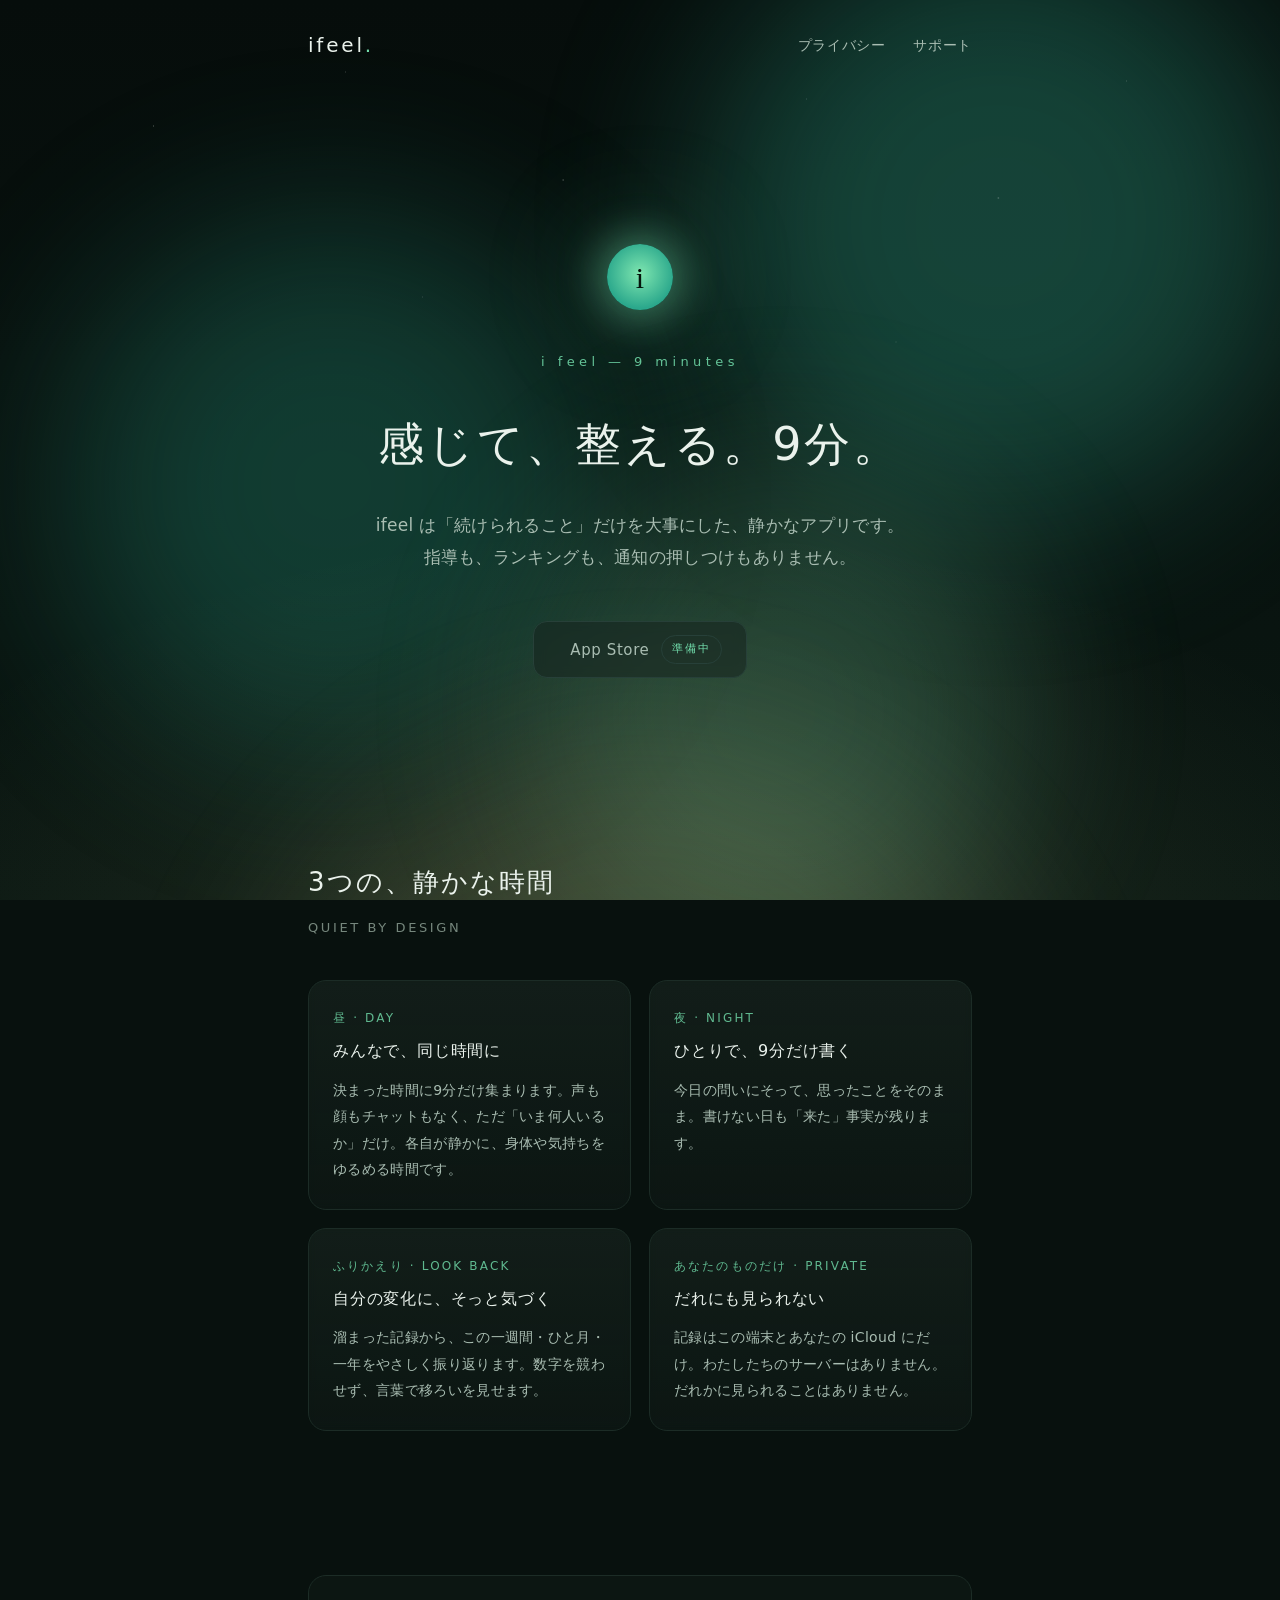
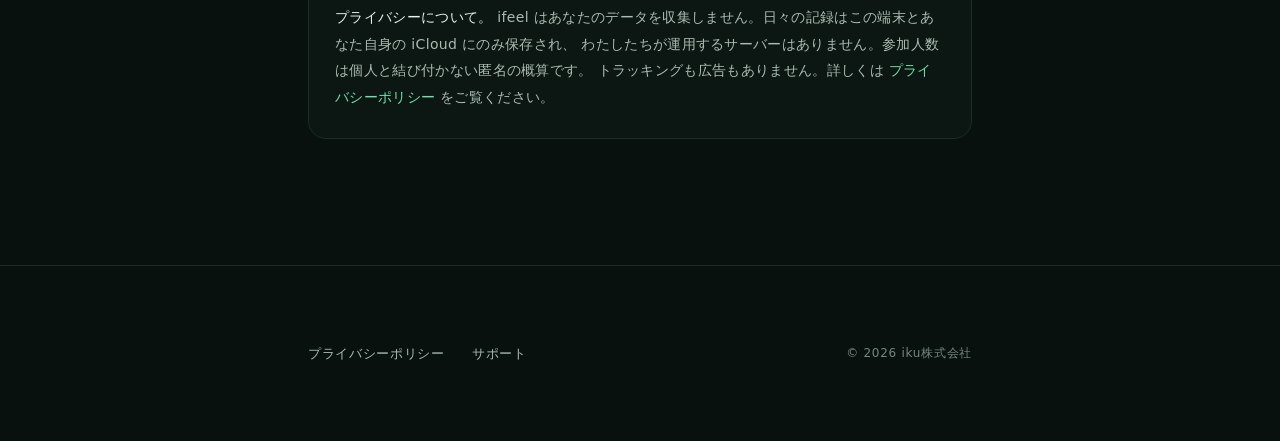
==== index.html @ 0c8ad656 "site: ifeel LP + privacy + support (App Store URLs)" ====
<!DOCTYPE html>
<html lang="ja">
<head>
<meta charset="utf-8">
<meta name="viewport" content="width=device-width, initial-scale=1">
<title>ifeel — 感じて、整える。9分。</title>
<meta name="description" content="ifeel は「続けられること」だけを大事にした、静かなセルフチェックインのアプリです。1日9分、感じて、書いて、自分の変化にそっと気づく。">
<link rel="stylesheet" href="styles.css">
</head>
<body>
<div class="sky" aria-hidden="true">
  <div class="blob b1"></div>
  <div class="blob b2"></div>
  <div class="blob b3"></div>
  <div class="blob b4"></div>
</div>
<div class="stars" aria-hidden="true"></div>

<header class="site">
  <div class="wrap">
    <a class="brand" href="index.html">ifeel<span class="dot">.</span></a>
    <nav class="site">
      <a href="privacy.html">プライバシー</a>
      <a href="support.html">サポート</a>
    </nav>
  </div>
</header>

<main>
  <section class="hero">
    <div class="wrap">
      <div class="glowmark" aria-hidden="true"></div>
      <p class="eyebrow">i feel — 9 minutes</p>
      <h1>感じて、整える。9分。</h1>
      <p class="lead">
        ifeel は「続けられること」だけを大事にした、静かなアプリです。<br>
        指導も、ランキングも、通知の押しつけもありません。
      </p>

      <div class="store">
        <div class="badge-soon" role="text" aria-label="App Store 準備中">
          <span class="apple"></span>
          <span>App Store</span>
          <span class="pill">準備中</span>
        </div>
      </div>
    </div>
  </section>

  <section class="block">
    <div class="wrap">
      <h2>3つの、静かな時間</h2>
      <p class="sub">QUIET BY DESIGN</p>
      <div class="features">
        <div class="card">
          <h3><span class="k">昼 · DAY</span>みんなで、同じ時間に</h3>
          <p>決まった時間に9分だけ集まります。声も顔もチャットもなく、ただ「いま何人いるか」だけ。各自が静かに、身体や気持ちをゆるめる時間です。</p>
        </div>
        <div class="card">
          <h3><span class="k">夜 · NIGHT</span>ひとりで、9分だけ書く</h3>
          <p>今日の問いにそって、思ったことをそのまま。書けない日も「来た」事実が残ります。</p>
        </div>
        <div class="card">
          <h3><span class="k">ふりかえり · LOOK BACK</span>自分の変化に、そっと気づく</h3>
          <p>溜まった記録から、この一週間・ひと月・一年をやさしく振り返ります。数字を競わせず、言葉で移ろいを見せます。</p>
        </div>
        <div class="card">
          <h3><span class="k">あなたのものだけ · PRIVATE</span>だれにも見られない</h3>
          <p>記録はこの端末とあなたの iCloud にだけ。わたしたちのサーバーはありません。だれかに見られることはありません。</p>
        </div>
      </div>
    </div>
  </section>

  <section class="block">
    <div class="wrap">
      <div class="note">
        <strong>プライバシーについて。</strong>
        ifeel はあなたのデータを収集しません。日々の記録はこの端末とあなた自身の iCloud にのみ保存され、
        わたしたちが運用するサーバーはありません。参加人数は個人と結び付かない匿名の概算です。
        トラッキングも広告もありません。詳しくは <a href="privacy.html" style="color:var(--accent);text-decoration:none;">プライバシーポリシー</a> をご覧ください。
      </div>
    </div>
  </section>
</main>

<footer class="site">
  <div class="wrap">
    <div class="links">
      <a href="privacy.html">プライバシーポリシー</a>
      <a href="support.html">サポート</a>
    </div>
    <div class="copy">© 2026 iku株式会社</div>
  </div>
</footer>
</body>
</html>
---- styles.css ----
/* ifeel — landing / support / privacy
   Palette mirrors apple/ifeel/Theme/AppColors.swift
   deep green night + luminous jade-mint, aurora smoke drifting like incense. */

:root {
  --bg:            #08110E;
  --surface:       #14201C;
  --surface-2:     #1C2A24;
  --text:          #EAF2EC;
  --text-2:        #A9BDB2;
  --text-faint:    #76877D;
  --outline:       #274039;
  --outline-faint: #1C2C26;
  --accent:        #74E0AE;
  --on-accent:     #05140C;
  --aurora-teal:   #2BA88C;
  --aurora-mint:   #7FE6B0;
  --aurora-violet: #39C9A8;
  --pale-yellow:   #EDEA9E;
  --maxw: 720px;
}

* { box-sizing: border-box; }

html { -webkit-text-size-adjust: 100%; }

body {
  margin: 0;
  background: var(--bg);
  color: var(--text);
  font-family: -apple-system, BlinkMacSystemFont, "Hiragino Kaku Gothic ProN",
               "Hiragino Sans", "Yu Gothic", "Noto Sans JP", system-ui, sans-serif;
  font-weight: 300;
  line-height: 1.9;
  letter-spacing: 0.02em;
  -webkit-font-smoothing: antialiased;
  text-rendering: optimizeLegibility;
  min-height: 100vh;
  position: relative;
  overflow-x: hidden;
}

/* ---- aurora night background ---- */
.sky {
  position: fixed;
  inset: 0;
  z-index: -2;
  overflow: hidden;
  background:
    radial-gradient(120% 90% at 50% 108%, rgba(237,234,158,0.10), transparent 55%),
    linear-gradient(180deg, #060D0B 0%, #08110E 40%, #0A1712 100%);
}
.blob {
  position: absolute;
  border-radius: 50%;
  filter: blur(90px);
  opacity: 0.28;
  will-change: transform;
}
.blob.b1 { width: 46vmax; height: 46vmax; left: 55%;  top: -8%;  background: var(--aurora-violet); animation: drift1 19s ease-in-out infinite; }
.blob.b2 { width: 42vmax; height: 42vmax; left: 5%;   top: 24%;  background: var(--aurora-teal);   animation: drift2 23s ease-in-out infinite; }
.blob.b3 { width: 38vmax; height: 38vmax; left: 42%;  top: 52%;  background: var(--aurora-mint);   opacity: 0.22; animation: drift3 17s ease-in-out infinite; }
.blob.b4 { width: 60vmax; height: 60vmax; left: 20%;  top: 82%;  background: var(--pale-yellow);   opacity: 0.14; animation: drift2 27s ease-in-out infinite; }

@keyframes drift1 { 0%,100% { transform: translate(0,0) scale(0.9); } 50% { transform: translate(-6vmax,5vmax) scale(1.15); } }
@keyframes drift2 { 0%,100% { transform: translate(0,0) scale(1.05); } 50% { transform: translate(7vmax,-4vmax) scale(0.85); } }
@keyframes drift3 { 0%,100% { transform: translate(0,0) scale(0.8); } 50% { transform: translate(-5vmax,-6vmax) scale(1.2); } }

.stars {
  position: fixed;
  inset: 0;
  z-index: -1;
  pointer-events: none;
  /* faint static stars, upper 70% */
  background-image:
    radial-gradient(1px 1px at 12% 14%, rgba(255,255,255,0.35), transparent),
    radial-gradient(1px 1px at 27% 8%,  rgba(255,255,255,0.22), transparent),
    radial-gradient(1.2px 1.2px at 44% 20%, rgba(255,255,255,0.30), transparent),
    radial-gradient(1px 1px at 63% 11%, rgba(255,255,255,0.18), transparent),
    radial-gradient(1.3px 1.3px at 78% 22%, rgba(255,255,255,0.28), transparent),
    radial-gradient(1px 1px at 88% 9%,  rgba(255,255,255,0.20), transparent),
    radial-gradient(1px 1px at 33% 33%, rgba(255,255,255,0.16), transparent),
    radial-gradient(1px 1px at 70% 38%, rgba(255,255,255,0.14), transparent);
}

@media (prefers-reduced-motion: reduce) {
  .blob { animation: none !important; }
}

/* ---- layout ---- */
.wrap {
  max-width: var(--maxw);
  margin: 0 auto;
  padding: 0 28px;
}

header.site {
  padding: 26px 0 0;
}
header.site .wrap {
  display: flex;
  align-items: center;
  justify-content: space-between;
}
.brand {
  font-size: 20px;
  letter-spacing: 0.14em;
  color: var(--text);
  text-decoration: none;
  font-weight: 400;
}
.brand .dot { color: var(--accent); }
nav.site a {
  color: var(--text-2);
  text-decoration: none;
  font-size: 14px;
  margin-left: 22px;
  letter-spacing: 0.05em;
  transition: color 0.3s ease;
}
nav.site a:hover { color: var(--accent); }

/* ---- hero ---- */
.hero {
  text-align: center;
  padding: 20vh 0 12vh;
}
.hero .eyebrow {
  color: var(--accent);
  font-size: 13px;
  letter-spacing: 0.34em;
  margin: 0 0 30px;
  text-transform: none;
  opacity: 0.85;
}
.hero h1 {
  font-weight: 300;
  font-size: clamp(30px, 6.6vw, 46px);
  line-height: 1.7;
  letter-spacing: 0.06em;
  margin: 0 0 26px;
  color: var(--text);
}
.hero p.lead {
  color: var(--text-2);
  font-size: clamp(15px, 2.6vw, 17px);
  max-width: 34em;
  margin: 0 auto;
}

/* soft moon glow behind the mark */
.glowmark {
  width: 66px; height: 66px;
  margin: 0 auto 40px;
  border-radius: 50%;
  background: radial-gradient(circle at 50% 45%, var(--aurora-mint), var(--aurora-teal) 70%);
  box-shadow: 0 0 42px 8px rgba(116,224,174,0.45), 0 0 120px 20px rgba(116,224,174,0.18);
  position: relative;
}
.glowmark::after {
  content: "i";
  position: absolute; inset: 0;
  display: grid; place-items: center;
  color: var(--on-accent);
  font-size: 30px; font-weight: 500;
  font-family: "Hiragino Mincho ProN", "Yu Mincho", Georgia, serif;
}

/* ---- store badge (coming soon) ---- */
.store {
  display: flex;
  flex-direction: column;
  align-items: center;
  gap: 14px;
  margin-top: 48px;
}
.badge-soon {
  display: inline-flex;
  align-items: center;
  gap: 12px;
  padding: 13px 24px;
  border: 1px solid var(--outline);
  border-radius: 14px;
  background: rgba(20,32,28,0.5);
  color: var(--text-2);
  backdrop-filter: blur(6px);
  -webkit-backdrop-filter: blur(6px);
  font-size: 15px;
  letter-spacing: 0.04em;
  cursor: default;
}
.badge-soon .apple { font-size: 20px; line-height: 1; }
.badge-soon .pill {
  font-size: 11px;
  letter-spacing: 0.16em;
  color: var(--accent);
  border: 1px solid var(--outline);
  border-radius: 999px;
  padding: 3px 10px;
}

/* ---- sections ---- */
section.block {
  padding: 8vh 0;
}
section.block h2 {
  font-weight: 300;
  font-size: clamp(20px, 4vw, 26px);
  letter-spacing: 0.08em;
  margin: 0 0 8px;
  color: var(--text);
}
section.block h2 + .sub {
  color: var(--text-faint);
  font-size: 13px;
  letter-spacing: 0.2em;
  margin: 0 0 40px;
}

.features {
  display: grid;
  gap: 18px;
}
@media (min-width: 620px) {
  .features { grid-template-columns: 1fr 1fr; }
}
.card {
  border: 1px solid var(--outline-faint);
  background: linear-gradient(180deg, rgba(28,42,36,0.5), rgba(20,32,28,0.35));
  border-radius: 18px;
  padding: 26px 24px;
  backdrop-filter: blur(4px);
  -webkit-backdrop-filter: blur(4px);
}
.card h3 {
  font-weight: 400;
  font-size: 16px;
  letter-spacing: 0.05em;
  margin: 0 0 10px;
  color: var(--text);
}
.card h3 .k {
  color: var(--accent);
  font-size: 12px;
  letter-spacing: 0.18em;
  display: block;
  margin-bottom: 6px;
  opacity: 0.8;
}
.card p {
  margin: 0;
  color: var(--text-2);
  font-size: 14px;
  line-height: 1.9;
}

/* quiet privacy note strip */
.note {
  border: 1px solid var(--outline-faint);
  border-radius: 18px;
  padding: 28px 26px;
  background: rgba(20,32,28,0.35);
  color: var(--text-2);
  font-size: 14px;
}
.note strong { color: var(--text); font-weight: 400; }

/* ---- article (privacy / support) ---- */
.article {
  padding: 12vh 0 6vh;
}
.article h1 {
  font-weight: 300;
  font-size: clamp(26px, 5vw, 34px);
  letter-spacing: 0.06em;
  margin: 0 0 10px;
}
.article .updated {
  color: var(--text-faint);
  font-size: 13px;
  letter-spacing: 0.08em;
  margin: 0 0 44px;
}
.article h2 {
  font-weight: 400;
  font-size: 18px;
  letter-spacing: 0.05em;
  color: var(--accent);
  margin: 44px 0 12px;
}
.article p, .article li {
  color: var(--text-2);
  font-size: 15px;
  line-height: 2.0;
}
.article ul { padding-left: 1.2em; }
.article li { margin-bottom: 8px; }
.article a { color: var(--accent); text-decoration: none; border-bottom: 1px solid rgba(116,224,174,0.3); }
.article a:hover { border-bottom-color: var(--accent); }
.article .contact {
  margin-top: 44px;
  padding: 24px 26px;
  border: 1px solid var(--outline-faint);
  border-radius: 16px;
  background: rgba(20,32,28,0.4);
}
.article .contact .mail {
  font-size: 18px;
  color: var(--text);
  letter-spacing: 0.04em;
}

/* ---- footer ---- */
footer.site {
  padding: 8vh 0 8vh;
  border-top: 1px solid var(--outline-faint);
  margin-top: 6vh;
}
footer.site .wrap {
  display: flex;
  flex-wrap: wrap;
  gap: 14px 26px;
  align-items: center;
  justify-content: space-between;
}
footer.site .links a {
  color: var(--text-2);
  text-decoration: none;
  font-size: 13px;
  letter-spacing: 0.05em;
  margin-right: 22px;
}
footer.site .links a:hover { color: var(--accent); }
footer.site .copy {
  color: var(--text-faint);
  font-size: 12px;
  letter-spacing: 0.06em;
}

.back {
  display: inline-block;
  margin-top: 8px;
  color: var(--text-2);
  text-decoration: none;
  font-size: 14px;
  letter-spacing: 0.05em;
}
.back:hover { color: var(--accent); }
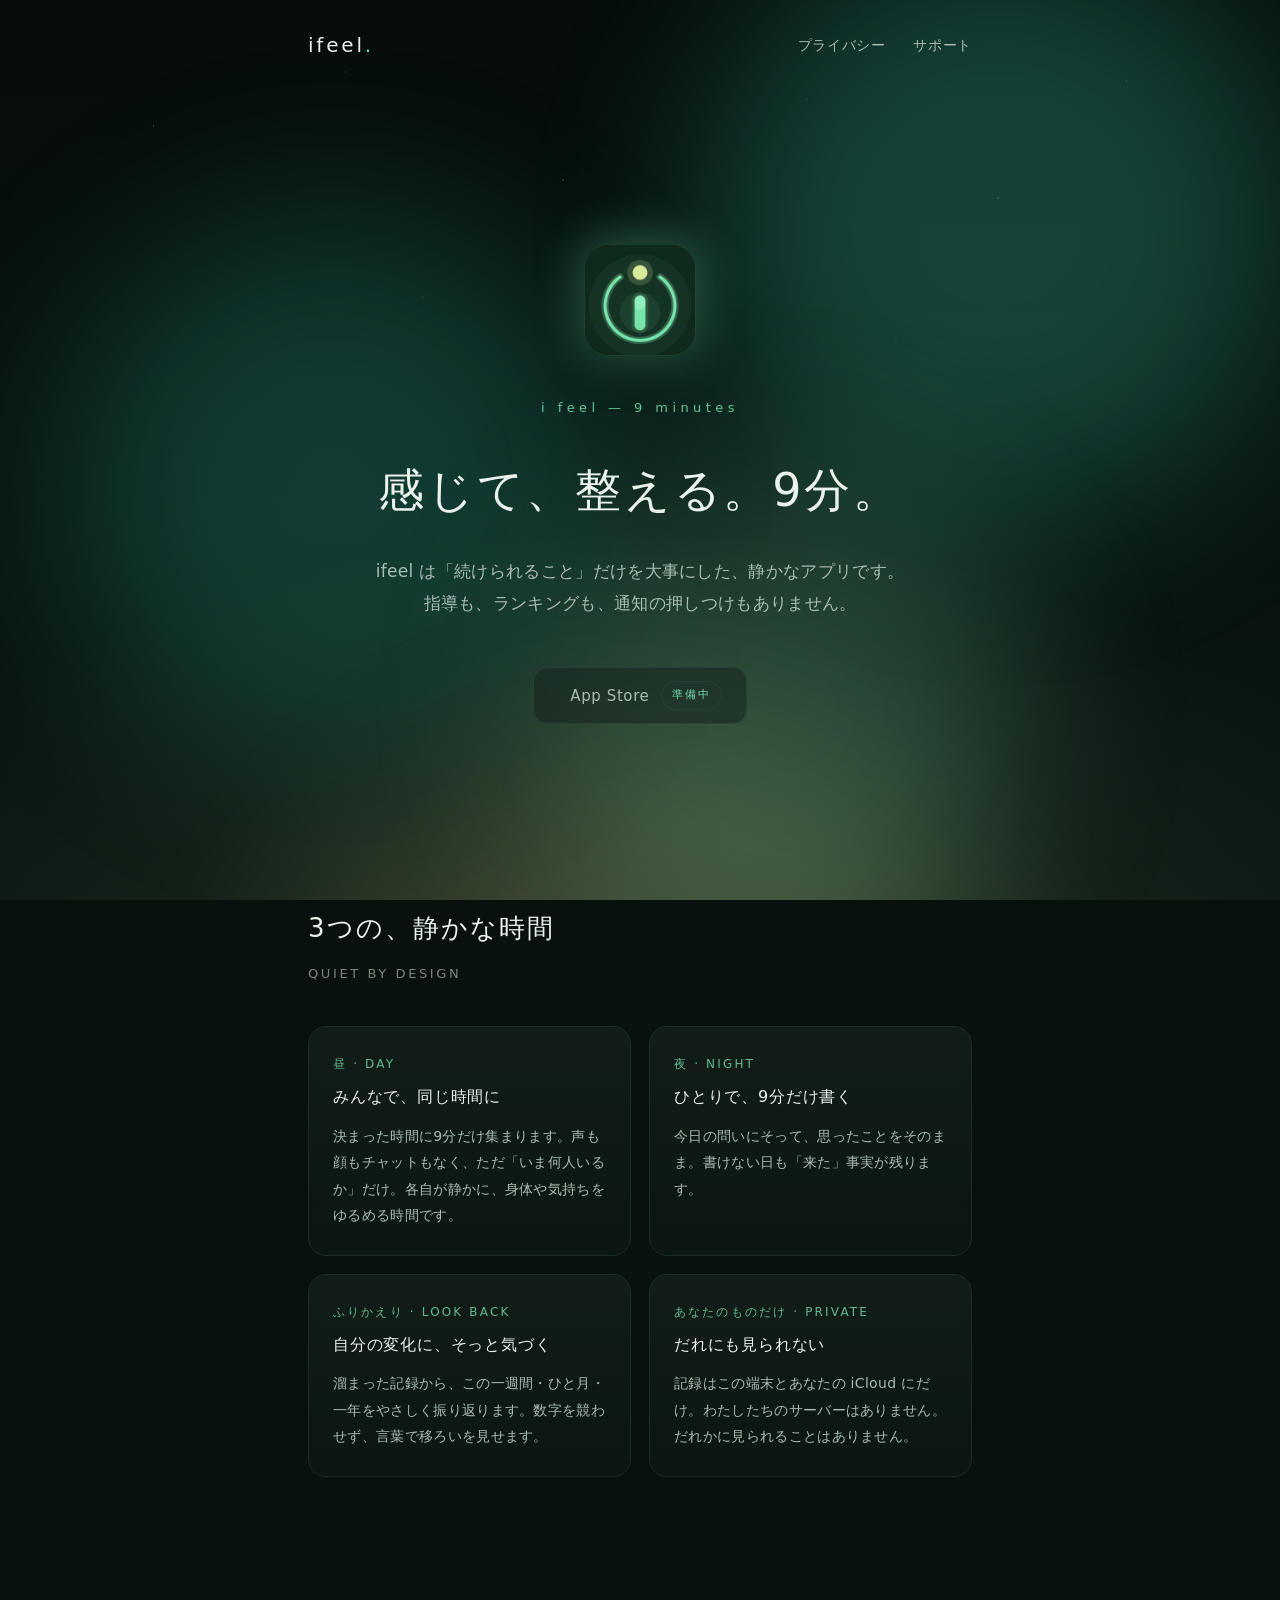
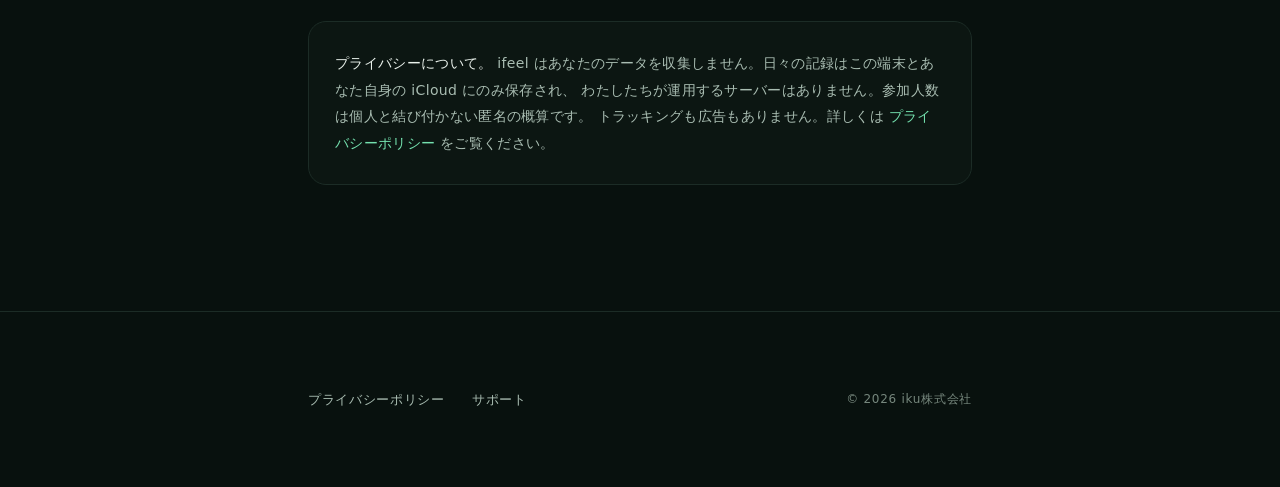
==== commit 9361a4b8: "hero: show real app icon (also downloadable)" ====
--- a/index.html
+++ b/index.html
@@ -29,7 +29,7 @@
 <main>
   <section class="hero">
     <div class="wrap">
-      <div class="glowmark" aria-hidden="true"></div>
+      <img class="appicon" src="icon.png" width="112" height="112" alt="ifeel アプリアイコン" decoding="async">
       <p class="eyebrow">i feel — 9 minutes</p>
       <h1>感じて、整える。9分。</h1>
       <p class="lead">
--- a/styles.css
+++ b/styles.css
@@ -148,6 +148,17 @@
   margin: 0 auto;
 }
 
+/* real app icon in the hero (iOS squircle + soft jade glow) */
+.appicon {
+  display: block;
+  width: 112px; height: 112px;
+  margin: 0 auto 40px;
+  border-radius: 25px;
+  border: 1px solid rgba(116,224,174,0.18);
+  box-shadow: 0 0 46px 6px rgba(116,224,174,0.30),
+              0 18px 44px -12px rgba(0,0,0,0.6);
+}
+
 /* soft moon glow behind the mark */
 .glowmark {
   width: 66px; height: 66px;
